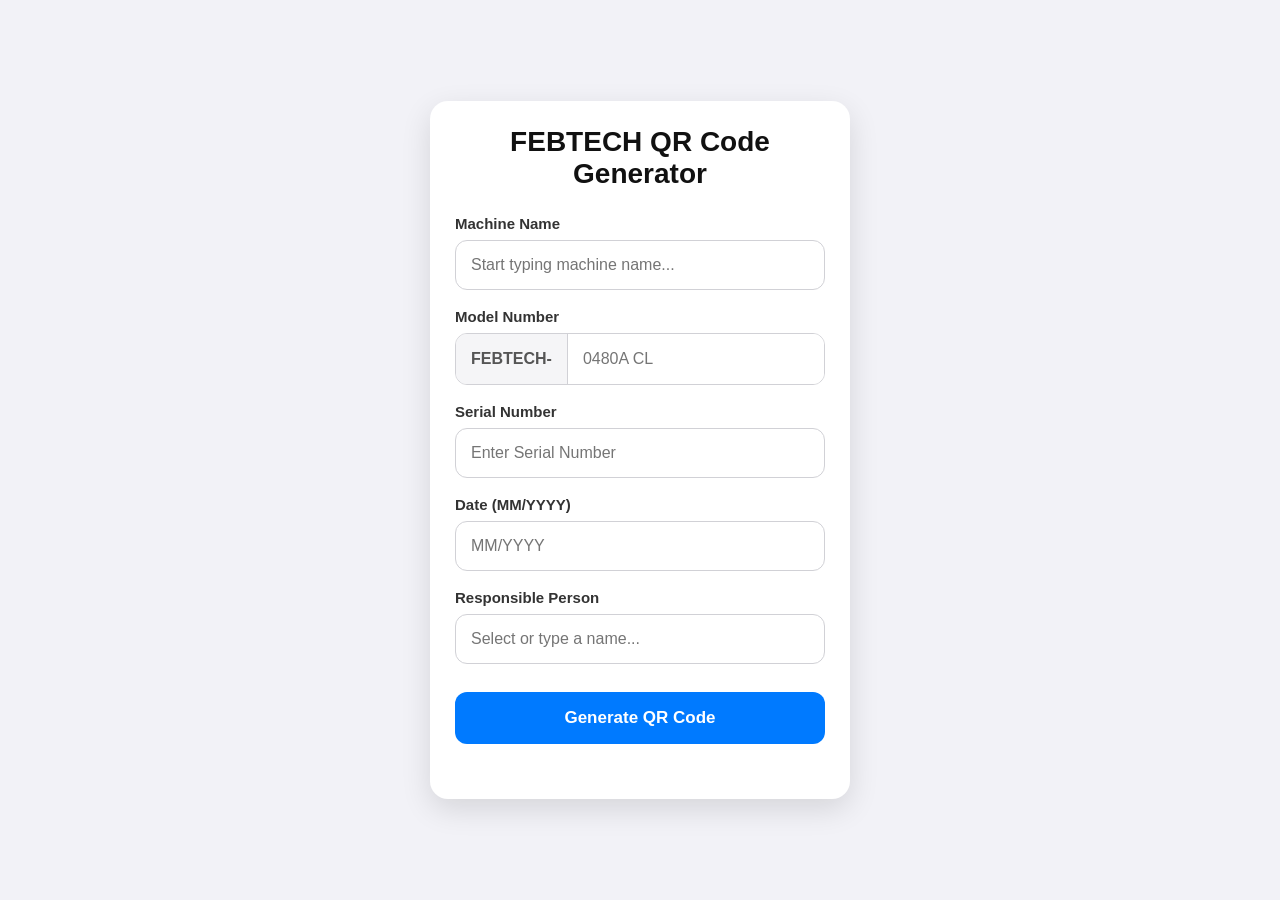
==== index.html @ 1883dcdc "Update index.html" ====
<!DOCTYPE html>
<html lang="en">

<head>

<meta charset="UTF-8">
<meta name="viewport" content="width=device-width, initial-scale=1.0">

<title>FEBTECH QR Code Generator</title>

<link rel="stylesheet" href="style.css">

<script src="qrcode.min.js"></script>

</head>

<body>

<div class="container">

<h1>FEBTECH QR Code Generator</h1>

<!-- Machine -->

<label>Machine Name</label>

<input
list="machines"
id="machine"
placeholder="Start typing machine name..."
autocomplete="off">

<datalist id="machines">

<option value="Febtech's DCM-180">
<option value="Febtech's DCM-300">
<option value="Automatic Ladling Machine">
<option value="Servo Sprayer Two Axis">
<option value="Linear Servo Sprayer Two Axis">
<option value="Auto Spray">
<option value="Servo Sprayer With Extractor Four Axis">
<option value="Centralized Die-cote Mixing Unit">
<option value="Vertical Auto Sprayer">
<option value="Die Coat Container with Mixing Unit">
<option value="Mould Channel Descaling Unit">
<option value="Portable Die Coat Mixing Unit">
<option value="Quenching Tank">
<option value="Automatic Extractor">
<option value="Jet Cooling Unit (Open Loop)">
<option value="Cooling Conveyor">
<option value="Auto Die Clamping Unit">
<option value="Jet Cooling Unit (Closed Loop)">
<option value="Mould Temperature Controller">
<option value="Mould Vacuum Unit">
<option value="N2 Degassing Machine">
<option value="Hoistable Degassing Unit">
<option value="Vacuum Testing Unit">
<option value="Density Index Analyzer">
<option value="Dispenser Unit">
<option value="Plunger Lubrication Unit">
<option value="Ejector Pin Cutting Machine">
<option value="Metal Transfer Ladle">
<option value="Universal Precision Grinder">

</datalist>

<!-- Model -->

<label>Model Number</label>

<div class="model-box">

<span class="prefix">FEBTECH-</span>

<input
type="text"
id="model"
placeholder="0480A CL"
autocomplete="off">

</div>

<!-- Serial -->

<label>Serial Number</label>

<input
type="text"
id="serial"
placeholder="Enter Serial Number"
autocomplete="off">

<!-- Date -->

<label>Date (MM/YYYY)</label>

<input
type="text"
id="date"
placeholder="MM/YYYY"
maxlength="7"
autocomplete="off">

<!-- Responsible Person -->

<label>Responsible Person</label>

<input
list="persons"
id="person"
placeholder="Select or type a name..."
autocomplete="off">

<datalist id="persons">

<option value="Mr. Amrut Deshmukh">
<option value="Mr. Rajaram Mithe">
<option value="Mr. Umesh Kale">

</datalist>

<!-- Button -->

<button onclick="generateQR()">

Generate QR Code

</button>

<!-- QR -->

<div id="qrcode"></div>

</div>

<script src="script.js"></script>

</body>

</html>
---- style.css ----
*{
    margin:0;
    padding:0;
    box-sizing:border-box;
}

body{

    font-family:-apple-system,BlinkMacSystemFont,"Segoe UI",Roboto,Arial,sans-serif;

    background:#f2f2f7;

    display:flex;

    justify-content:center;

    align-items:center;

    min-height:100vh;

    padding:20px;

}

.container{

    width:100%;

    max-width:420px;

    background:#ffffff;

    border-radius:18px;

    padding:25px;

    box-shadow:0 10px 30px rgba(0,0,0,.12);

}

h1{

    text-align:center;

    margin-bottom:25px;

    font-size:28px;

    color:#111;

}

label{

    display:block;

    margin-top:18px;

    margin-bottom:8px;

    font-size:15px;

    font-weight:600;

    color:#333;

}

input{

    width:100%;

    height:50px;

    border:1px solid #d1d1d6;

    border-radius:12px;

    padding:0 15px;

    font-size:16px;

    outline:none;

    background:white;

    transition:.2s;

}

input:focus{

    border-color:#007AFF;

    box-shadow:0 0 0 4px rgba(0,122,255,.15);

}

input[list]{

    cursor:text;

}

.model-box{

    display:flex;

    align-items:center;

    border:1px solid #d1d1d6;

    border-radius:12px;

    overflow:hidden;

    background:white;

}

.prefix{

    background:#f5f5f7;

    color:#555;

    padding:0 15px;

    height:50px;

    display:flex;

    align-items:center;

    font-weight:bold;

    border-right:1px solid #d1d1d6;

    white-space:nowrap;

}

.model-box input{

    border:none;

    border-radius:0;

    flex:1;

    height:50px;

    padding-left:15px;

    box-shadow:none;

}

.model-box input:focus{

    box-shadow:none;

}

button{

    width:100%;

    height:52px;

    margin-top:28px;

    border:none;

    border-radius:12px;

    background:#007AFF;

    color:white;

    font-size:17px;

    font-weight:600;

    cursor:pointer;

    transition:.2s;

}

button:hover{

    background:#0063d1;

}

button:active{

    transform:scale(.98);

}

#qrcode{

    margin-top:30px;

    display:flex;

    justify-content:center;

    align-items:center;

}

#qrcode img,
#qrcode canvas{

    border:10px solid white;

    border-radius:12px;

    box-shadow:0 4px 15px rgba(0,0,0,.12);

}

@media(max-width:500px){

    .container{

        padding:20px;

        border-radius:16px;

    }

    h1{

        font-size:24px;

    }

}
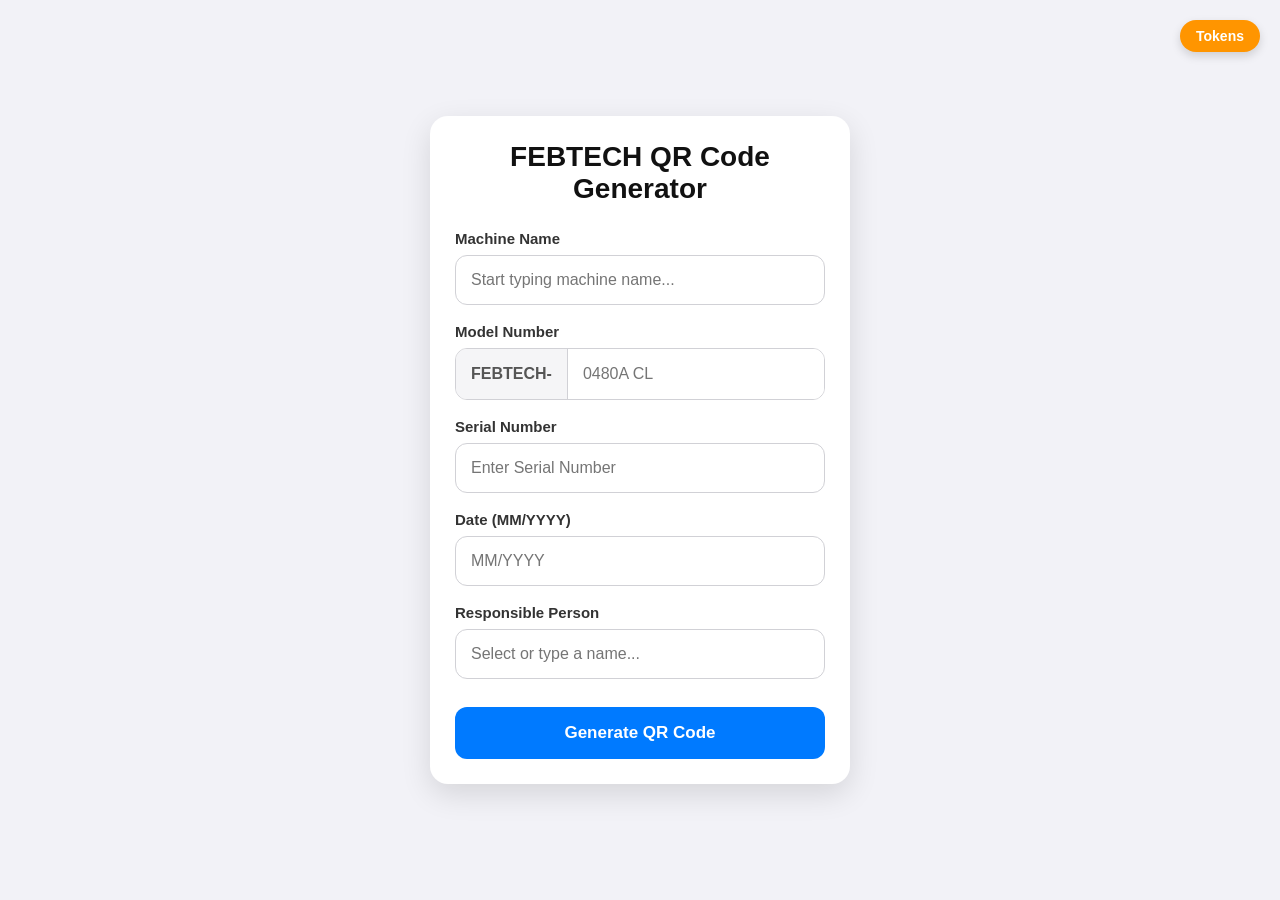
==== commit 35eac06f: "Update index.html" ====
--- a/index.html
+++ b/index.html
@@ -1,140 +1,509 @@
 <!DOCTYPE html>
 <html lang="en">
-
 <head>
-
-<meta charset="UTF-8">
-<meta name="viewport" content="width=device-width, initial-scale=1.0">
-
-<title>FEBTECH QR Code Generator</title>
-
-<link rel="stylesheet" href="style.css">
-
-<script src="qrcode.min.js"></script>
-
+    <meta charset="UTF-8">
+    <meta name="viewport" content="width=device-width, initial-scale=1.0">
+    <title>FEBTECH QR Code Generator</title>
+    
+    <!-- QR Code Library -->
+    <script src="https://cdnjs.cloudflare.com/ajax/libs/qrcodejs/1.0.0/qrcode.min.js"></script>
+
+    <style>
+        * {
+            margin: 0;
+            padding: 0;
+            box-sizing: border-box;
+        }
+
+        body {
+            font-family: -apple-system, BlinkMacSystemFont, "Segoe UI", Roboto, Arial, sans-serif;
+            background: #f2f2f7;
+            display: flex;
+            justify-content: center;
+            align-items: center;
+            min-height: 100vh;
+            padding: 20px;
+        }
+
+        /* Top Right Tokens Button */
+        #tokensBtn {
+            position: fixed;
+            top: 20px;
+            right: 20px;
+            background: #ff9500; /* Distinct color for Tokens */
+            color: white;
+            border: none;
+            border-radius: 20px;
+            padding: 8px 16px;
+            font-size: 14px;
+            font-weight: 600;
+            cursor: pointer;
+            box-shadow: 0 4px 10px rgba(0,0,0,0.15);
+            z-index: 100;
+            transition: 0.2s;
+            width: auto;
+            height: auto;
+            margin: 0;
+        }
+        #tokensBtn:hover { background: #e08300; }
+        #tokensBtn:active { transform: scale(0.95); }
+
+        .container {
+            width: 100%;
+            max-width: 420px;
+            background: #ffffff;
+            border-radius: 18px;
+            padding: 25px;
+            box-shadow: 0 10px 30px rgba(0,0,0,.12);
+        }
+
+        h1 {
+            text-align: center;
+            margin-bottom: 25px;
+            font-size: 28px;
+            color: #111;
+        }
+
+        label {
+            display: block;
+            margin-top: 18px;
+            margin-bottom: 8px;
+            font-size: 15px;
+            font-weight: 600;
+            color: #333;
+        }
+
+        input {
+            width: 100%;
+            height: 50px;
+            border: 1px solid #d1d1d6;
+            border-radius: 12px;
+            padding: 0 15px;
+            font-size: 16px;
+            outline: none;
+            background: white;
+            transition: .2s;
+        }
+
+        input:focus {
+            border-color: #007AFF;
+            box-shadow: 0 0 0 4px rgba(0,122,255,.15);
+        }
+
+        input[list] {
+            cursor: text;
+        }
+
+        .model-box {
+            display: flex;
+            align-items: center;
+            border: 1px solid #d1d1d6;
+            border-radius: 12px;
+            overflow: hidden;
+            background: white;
+        }
+
+        .prefix {
+            background: #f5f5f7;
+            color: #555;
+            padding: 0 15px;
+            height: 50px;
+            display: flex;
+            align-items: center;
+            font-weight: bold;
+            border-right: 1px solid #d1d1d6;
+            white-space: nowrap;
+        }
+
+        .model-box input {
+            border: none;
+            border-radius: 0;
+            flex: 1;
+            height: 50px;
+            padding-left: 15px;
+            box-shadow: none;
+        }
+
+        button.generate-btn {
+            width: 100%;
+            height: 52px;
+            margin-top: 28px;
+            border: none;
+            border-radius: 12px;
+            background: #007AFF;
+            color: white;
+            font-size: 17px;
+            font-weight: 600;
+            cursor: pointer;
+            transition: .2s;
+        }
+
+        button.generate-btn:hover { background: #0063d1; }
+        button.generate-btn:active { transform: scale(.98); }
+
+        /* Full Screen Modal Styling */
+        .modal {
+            display: none; /* Hidden by default */
+            position: fixed;
+            inset: 0;
+            background: rgba(0, 0, 0, 0.85);
+            backdrop-filter: blur(5px);
+            -webkit-backdrop-filter: blur(5px);
+            z-index: 1000;
+            align-items: center;
+            justify-content: center;
+            flex-direction: column;
+            padding: 20px;
+        }
+
+        .close-btn {
+            position: absolute;
+            top: 40px;
+            right: 30px;
+            color: white;
+            font-size: 45px;
+            font-weight: 300;
+            cursor: pointer;
+            line-height: 1;
+            z-index: 1010;
+        }
+
+        /* QR Code Modal Specifics */
+        #qrcode img, #qrcode canvas {
+            border: 15px solid white;
+            border-radius: 16px;
+            box-shadow: 0 10px 30px rgba(0,0,0,0.5);
+            max-width: 90vw;
+            max-height: 90vw;
+        }
+        
+        .qr-hint {
+            color: white;
+            margin-top: 25px;
+            font-size: 18px;
+            font-weight: 500;
+            letter-spacing: 1px;
+        }
+
+        /* Tokens Slider Specifics */
+        .slider-container {
+            display: flex;
+            align-items: center;
+            justify-content: center;
+            width: 100%;
+            position: relative;
+        }
+
+        #tokenImg {
+            max-width: 100%;
+            max-height: 70vh;
+            border-radius: 12px;
+            box-shadow: 0 10px 30px rgba(0,0,0,0.5);
+            object-fit: contain;
+            transition: opacity 0.3s ease;
+        }
+
+        .nav-btn {
+            background: rgba(255,255,255,0.2);
+            border: none;
+            color: white;
+            font-size: 24px;
+            width: 50px;
+            height: 50px;
+            border-radius: 25px;
+            display: flex;
+            align-items: center;
+            justify-content: center;
+            cursor: pointer;
+            position: absolute;
+            z-index: 1005;
+        }
+        
+        .nav-btn:active { background: rgba(255,255,255,0.4); }
+        .nav-btn.left { left: 10px; }
+        .nav-btn.right { right: 10px; }
+
+        .token-title {
+            color: white;
+            margin-top: 25px;
+            font-size: 18px;
+            font-weight: 600;
+            text-align: center;
+            background: rgba(255,255,255,0.15);
+            padding: 8px 16px;
+            border-radius: 20px;
+        }
+        
+        .token-counter {
+            color: #ccc;
+            margin-top: 10px;
+            font-size: 14px;
+        }
+
+        @media(max-width: 500px) {
+            .container { padding: 20px; border-radius: 16px; }
+            h1 { font-size: 24px; }
+            .close-btn { top: 30px; right: 20px; font-size: 40px; }
+            .nav-btn { width: 40px; height: 40px; font-size: 20px; }
+        }
+    </style>
 </head>
-
 <body>
 
-<div class="container">
-
-<h1>FEBTECH QR Code Generator</h1>
-
-<!-- Machine -->
-
-<label>Machine Name</label>
-
-<input
-list="machines"
-id="machine"
-placeholder="Start typing machine name..."
-autocomplete="off">
-
-<datalist id="machines">
-
-<option value="Febtech's DCM-180">
-<option value="Febtech's DCM-300">
-<option value="Automatic Ladling Machine">
-<option value="Servo Sprayer Two Axis">
-<option value="Linear Servo Sprayer Two Axis">
-<option value="Auto Spray">
-<option value="Servo Sprayer With Extractor Four Axis">
-<option value="Centralized Die-cote Mixing Unit">
-<option value="Vertical Auto Sprayer">
-<option value="Die Coat Container with Mixing Unit">
-<option value="Mould Channel Descaling Unit">
-<option value="Portable Die Coat Mixing Unit">
-<option value="Quenching Tank">
-<option value="Automatic Extractor">
-<option value="Jet Cooling Unit (Open Loop)">
-<option value="Cooling Conveyor">
-<option value="Auto Die Clamping Unit">
-<option value="Jet Cooling Unit (Closed Loop)">
-<option value="Mould Temperature Controller">
-<option value="Mould Vacuum Unit">
-<option value="N2 Degassing Machine">
-<option value="Hoistable Degassing Unit">
-<option value="Vacuum Testing Unit">
-<option value="Density Index Analyzer">
-<option value="Dispenser Unit">
-<option value="Plunger Lubrication Unit">
-<option value="Ejector Pin Cutting Machine">
-<option value="Metal Transfer Ladle">
-<option value="Universal Precision Grinder">
-
-</datalist>
-
-<!-- Model -->
-
-<label>Model Number</label>
-
-<div class="model-box">
-
-<span class="prefix">FEBTECH-</span>
-
-<input
-type="text"
-id="model"
-placeholder="0480A CL"
-autocomplete="off">
-
-</div>
-
-<!-- Serial -->
-
-<label>Serial Number</label>
-
-<input
-type="text"
-id="serial"
-placeholder="Enter Serial Number"
-autocomplete="off">
-
-<!-- Date -->
-
-<label>Date (MM/YYYY)</label>
-
-<input
-type="text"
-id="date"
-placeholder="MM/YYYY"
-maxlength="7"
-autocomplete="off">
-
-<!-- Responsible Person -->
-
-<label>Responsible Person</label>
-
-<input
-list="persons"
-id="person"
-placeholder="Select or type a name..."
-autocomplete="off">
-
-<datalist id="persons">
-
-<option value="Mr. Amrut Deshmukh">
-<option value="Mr. Rajaram Mithe">
-<option value="Mr. Umesh Kale">
-
-</datalist>
-
-<!-- Button -->
-
-<button onclick="generateQR()">
-
-Generate QR Code
-
-</button>
-
-<!-- QR -->
-
-<div id="qrcode"></div>
-
-</div>
-
-<script src="script.js"></script>
-
+    <!-- Tokens Button -->
+    <button id="tokensBtn" onclick="openTokensModal()">Tokens</button>
+
+    <!-- Main Generator Container -->
+    <div class="container">
+        <h1>FEBTECH QR Code Generator</h1>
+
+        <!-- Machine -->
+        <label>Machine Name</label>
+        <input list="machines" id="machine" placeholder="Start typing machine name..." autocomplete="off">
+        <datalist id="machines">
+            <option value="Febtech's DCM-180">
+            <option value="Febtech's DCM-300">
+            <option value="Automatic Ladling Machine">
+            <option value="Servo Sprayer Two Axis">
+            <option value="Linear Servo Sprayer Two Axis">
+            <option value="Auto Spray">
+            <option value="Servo Sprayer With Extractor Four Axis">
+            <option value="Centralized Die-cote Mixing Unit">
+            <option value="Vertical Auto Sprayer">
+            <option value="Die Coat Container with Mixing Unit">
+            <option value="Mould Channel Descaling Unit">
+            <option value="Portable Die Coat Mixing Unit">
+            <option value="Quenching Tank">
+            <option value="Automatic Extractor">
+            <option value="Jet Cooling Unit (Open Loop)">
+            <option value="Cooling Conveyor">
+            <option value="Auto Die Clamping Unit">
+            <option value="Jet Cooling Unit (Closed Loop)">
+            <option value="Mould Temperature Controller">
+            <option value="Mould Vacuum Unit">
+            <option value="N2 Degassing Machine">
+            <option value="Hoistable Degassing Unit">
+            <option value="Vacuum Testing Unit">
+            <option value="Density Index Analyzer">
+            <option value="Dispenser Unit">
+            <option value="Plunger Lubrication Unit">
+            <option value="Ejector Pin Cutting Machine">
+            <option value="Metal Transfer Ladle">
+            <option value="Universal Precision Grinder">
+        </datalist>
+
+        <!-- Model -->
+        <label>Model Number</label>
+        <div class="model-box">
+            <span class="prefix">FEBTECH-</span>
+            <input type="text" id="model" placeholder="0480A CL" autocomplete="off">
+        </div>
+
+        <!-- Serial -->
+        <label>Serial Number</label>
+        <input type="text" id="serial" placeholder="Enter Serial Number" autocomplete="off">
+
+        <!-- Date -->
+        <label>Date (MM/YYYY)</label>
+        <input type="text" id="date" placeholder="MM/YYYY" maxlength="7" autocomplete="off">
+
+        <!-- Responsible Person -->
+        <label>Responsible Person</label>
+        <input list="persons" id="person" placeholder="Select or type a name..." autocomplete="off">
+        <datalist id="persons">
+            <option value="Mr. Amrut Deshmukh">
+            <option value="Mr. Rajaram Mithe">
+            <option value="Mr. Umesh Kale">
+        </datalist>
+
+        <!-- Button -->
+        <button class="generate-btn" onclick="generateQR()">Generate QR Code</button>
+    </div>
+
+    <!-- QR Code Modal (Full Screen) -->
+    <div id="qrModal" class="modal">
+        <span class="close-btn" onclick="closeQRModal()">&times;</span>
+        <div id="qrcode"></div>
+        <div class="qr-hint">Scan from screen</div>
+    </div>
+
+    <!-- Tokens Gallery Modal (Full Screen) -->
+    <div id="tokensModal" class="modal">
+        <span class="close-btn" onclick="closeTokensModal()">&times;</span>
+        
+        <div class="slider-container">
+            <button class="nav-btn left" onclick="prevToken()">&#10094;</button>
+            <img id="tokenImg" src="" alt="Token Image">
+            <button class="nav-btn right" onclick="nextToken()">&#10095;</button>
+        </div>
+        
+        <div class="token-title" id="tokenTitle">Main Title</div>
+        <div class="token-counter" id="tokenCounter">1 / 5</div>
+    </div>
+
+    <script>
+        // =========================
+        // Load Saved Persons
+        // =========================
+        const personList = document.getElementById("persons");
+        let savedPersons = JSON.parse(localStorage.getItem("persons")) || [];
+
+        savedPersons.forEach(name => {
+            const option = document.createElement("option");
+            option.value = name;
+            personList.appendChild(option);
+        });
+
+        // =========================
+        // Auto Date Format MM/YYYY
+        // =========================
+        const dateInput = document.getElementById("date");
+        dateInput.addEventListener("input", function () {
+            let value = this.value.replace(/\D/g, "");
+            if (value.length > 6) value = value.substring(0, 6);
+            if (value.length >= 3) {
+                value = value.substring(0, 2) + "/" + value.substring(2);
+            }
+            this.value = value;
+        });
+
+        // =========================
+        // Generate QR Code & Modal
+        // =========================
+        function generateQR() {
+            const machine = document.getElementById("machine").value.trim();
+            const modelInput = document.getElementById("model").value.trim();
+            const serial = document.getElementById("serial").value.trim();
+            const date = document.getElementById("date").value.trim();
+            const person = document.getElementById("person").value.trim();
+
+            if (machine == "") return alert("Select Machine Name");
+            if (modelInput == "") return alert("Enter Model Number");
+            if (serial == "") return alert("Enter Serial Number");
+            if (!/^\d{2}\/\d{4}$/.test(date)) return alert("Date must be MM/YYYY");
+            if (person == "") return alert("Enter Responsible Person");
+
+            // Save New Person
+            if (!savedPersons.includes(person) &&
+                person != "Mr. Amrut Deshmukh" &&
+                person != "Mr. Rajaram Mithe" &&
+                person != "Mr. Umesh Kale") {
+                
+                savedPersons.push(person);
+                localStorage.setItem("persons", JSON.stringify(savedPersons));
+                const option = document.createElement("option");
+                option.value = person;
+                personList.appendChild(option);
+            }
+
+            const model = "FEBTECH-" + modelInput;
+            const qrText = `##########-THIS_NEW_START-##########\n${machine}\n${model}\n${serial}\n${date}\n${person}`;
+
+            const qr = document.getElementById("qrcode");
+            qr.innerHTML = "";
+
+            // Generates larger QR code for full screen
+            new QRCode(qr, {
+                text: qrText,
+                width: 300, 
+                height: 300,
+                colorDark: "#000000",
+                colorLight: "#ffffff",
+                correctLevel: QRCode.CorrectLevel.H
+            });
+
+            openQRModal();
+        }
+
+        // =========================
+        // Modal Controls (QR)
+        // =========================
+        function openQRModal() {
+            document.getElementById('qrModal').style.display = 'flex';
+        }
+        function closeQRModal() {
+            document.getElementById('qrModal').style.display = 'none';
+        }
+
+        // =========================
+        // Tokens Slider Logic
+        // =========================
+        const tokens = [
+            { src: "tokens_qr_codes_MAIN VISUAL RECORD.webp", title: "MAIN VISUAL RECORD" },
+            { src: "tokens_qr_codes_ADDITIONAL VIEW.webp", title: "ADDITIONAL VIEW" },
+            { src: "tokens_qr_codes_DAMAGE & ISSUE.webp", title: "DAMAGE & ISSUE" },
+            { src: "tokens_qr_codes_ELECTRICAL PANEL.webp", title: "ELECTRICAL PANEL" },
+            { src: "tokens_qr_codes_MACHINE ID RECORD.webp", title: "MACHINE ID RECORD" }
+        ];
+        
+        let currentTokenIndex = 0;
+        const tokenImgElement = document.getElementById("tokenImg");
+        const tokenTitleElement = document.getElementById("tokenTitle");
+        const tokenCounterElement = document.getElementById("tokenCounter");
+
+        function openTokensModal() {
+            document.getElementById('tokensModal').style.display = 'flex';
+            updateTokenView();
+        }
+
+        function closeTokensModal() {
+            document.getElementById('tokensModal').style.display = 'none';
+        }
+
+        function updateTokenView() {
+            tokenImgElement.style.opacity = 0; // Fade effect
+            setTimeout(() => {
+                tokenImgElement.src = tokens[currentTokenIndex].src;
+                tokenTitleElement.innerText = tokens[currentTokenIndex].title;
+                tokenCounterElement.innerText = `${currentTokenIndex + 1} / ${tokens.length}`;
+                tokenImgElement.style.opacity = 1;
+            }, 150);
+        }
+
+        function nextToken() {
+            currentTokenIndex = (currentTokenIndex + 1) % tokens.length;
+            updateTokenView();
+        }
+
+        function prevToken() {
+            currentTokenIndex = (currentTokenIndex - 1 + tokens.length) % tokens.length;
+            updateTokenView();
+        }
+
+        // Touch Swipe functionality for iPhone/Mobile
+        let touchStartX = 0;
+        let touchEndX = 0;
+        
+        tokenImgElement.addEventListener('touchstart', e => {
+            touchStartX = e.changedTouches[0].screenX;
+        });
+
+        tokenImgElement.addEventListener('touchend', e => {
+            touchEndX = e.changedTouches[0].screenX;
+            handleSwipe();
+        });
+
+        function handleSwipe() {
+            if (touchEndX < touchStartX - 40) nextToken(); // Swipe Left
+            if (touchEndX > touchStartX + 40) prevToken(); // Swipe Right
+        }
+
+        // =========================
+        // ENTER & ESCAPE KEYS
+        // =========================
+        document.addEventListener("keydown", function(e) {
+            if (e.key === "Enter") {
+                // Only generate if neither modal is open
+                if (document.getElementById('qrModal').style.display !== 'flex' && 
+                    document.getElementById('tokensModal').style.display !== 'flex') {
+                    generateQR();
+                }
+            }
+            if (e.key === "Escape") {
+                closeQRModal();
+                closeTokensModal();
+            }
+        });
+    </script>
 </body>
-
 </html>
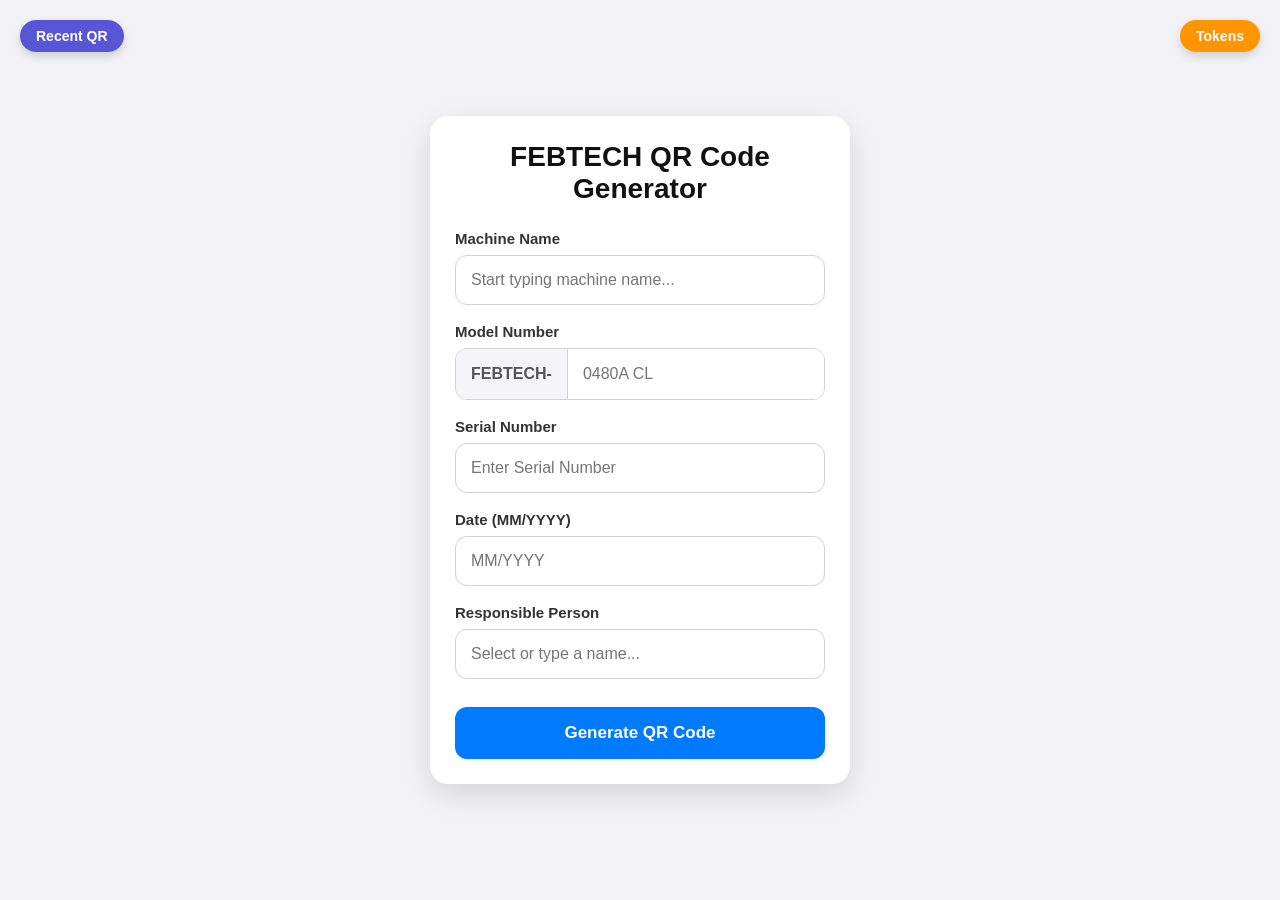
==== commit 9ff4f47c: "Update index.html" ====
--- a/index.html
+++ b/index.html
@@ -2,9 +2,14 @@
 <html lang="en">
 <head>
     <meta charset="UTF-8">
-    <meta name="viewport" content="width=device-width, initial-scale=1.0">
+    <!-- Completely disable pinch and double-tap zooming on mobile -->
+    <meta name="viewport" content="width=device-width, initial-scale=1.0, maximum-scale=1.0, user-scalable=no">
     <title>FEBTECH QR Code Generator</title>
     
+    <!-- External Database File -->
+    <!-- Make sure database_index.js is in the same folder as this file -->
+    <script src="database_index.js"></script>
+
     <!-- QR Code Library -->
     <script src="https://cdnjs.cloudflare.com/ajax/libs/qrcodejs/1.0.0/qrcode.min.js"></script>
 
@@ -25,12 +30,12 @@
             padding: 20px;
         }
 
-        /* Top Right Tokens Button */
-        #tokensBtn {
+        /* Top Left Recent QR Button */
+        #recentBtn {
             position: fixed;
             top: 20px;
-            right: 20px;
-            background: #ff9500; /* Distinct color for Tokens */
+            left: 20px;
+            background: #5856d6; /* Distinct purple color */
             color: white;
             border: none;
             border-radius: 20px;
@@ -41,9 +46,26 @@
             box-shadow: 0 4px 10px rgba(0,0,0,0.15);
             z-index: 100;
             transition: 0.2s;
-            width: auto;
-            height: auto;
-            margin: 0;
+        }
+        #recentBtn:hover { background: #4745b8; }
+        #recentBtn:active { transform: scale(0.95); }
+
+        /* Top Right Tokens Button */
+        #tokensBtn {
+            position: fixed;
+            top: 20px;
+            right: 20px;
+            background: #ff9500; 
+            color: white;
+            border: none;
+            border-radius: 20px;
+            padding: 8px 16px;
+            font-size: 14px;
+            font-weight: 600;
+            cursor: pointer;
+            box-shadow: 0 4px 10px rgba(0,0,0,0.15);
+            z-index: 100;
+            transition: 0.2s;
         }
         #tokensBtn:hover { background: #e08300; }
         #tokensBtn:active { transform: scale(0.95); }
@@ -143,23 +165,23 @@
 
         /* Full Screen Modal Styling */
         .modal {
-            display: none; /* Hidden by default */
+            display: none; 
             position: fixed;
             inset: 0;
-            background: rgba(0, 0, 0, 0.85);
-            backdrop-filter: blur(5px);
-            -webkit-backdrop-filter: blur(5px);
+            background: rgba(0, 0, 0, 0.92);
+            backdrop-filter: blur(8px);
+            -webkit-backdrop-filter: blur(8px);
             z-index: 1000;
             align-items: center;
             justify-content: center;
             flex-direction: column;
-            padding: 20px;
+            padding: 15px;
         }
 
         .close-btn {
             position: absolute;
-            top: 40px;
-            right: 30px;
+            top: 20px;
+            right: 25px;
             color: white;
             font-size: 45px;
             font-weight: 300;
@@ -179,10 +201,93 @@
         
         .qr-hint {
             color: white;
-            margin-top: 25px;
+            margin-top: 20px;
             font-size: 18px;
+            font-weight: 600;
+            letter-spacing: 1px;
+            text-align: center;
+        }
+
+        .qr-details {
+            color: rgba(255, 255, 255, 0.85);
+            margin-top: 15px;
+            font-size: 13px;
+            line-height: 1.5;
+            text-align: center;
+            background: rgba(255, 255, 255, 0.1);
+            padding: 15px 20px;
+            border-radius: 12px;
+            width: 100%;
+            max-width: 350px;
+        }
+
+        .qr-details strong {
+            color: white;
+            font-weight: 600;
+        }
+
+        /* Recent QR Modal Specifics */
+        .recent-modal-header {
+            color: white;
+            font-size: 22px;
+            font-weight: bold;
+            margin-bottom: 8px;
+            text-align: center;
+        }
+        .recent-modal-subtitle {
+            color: #ccc;
+            font-size: 13px;
+            margin-bottom: 20px;
+            text-align: center;
+        }
+        .recent-list {
+            width: 100%;
+            max-width: 450px;
+            max-height: 70vh;
+            overflow-y: auto;
+            display: flex;
+            flex-direction: column;
+            gap: 12px;
+            padding-right: 5px;
+        }
+        .recent-card {
+            background: rgba(255, 255, 255, 0.12);
+            border: 1px solid rgba(255, 255, 255, 0.2);
+            border-radius: 14px;
+            padding: 14px 18px;
+            cursor: pointer;
+            transition: 0.2s;
+            color: white;
+        }
+        .recent-card:hover {
+            background: rgba(255, 255, 255, 0.2);
+            transform: translateY(-2px);
+        }
+        .recent-card:active {
+            transform: scale(0.98);
+        }
+        .recent-card-title {
+            font-size: 16px;
+            font-weight: 600;
+            margin-bottom: 4px;
+            color: #fff;
+        }
+        .recent-card-info {
+            font-size: 13px;
+            color: rgba(255, 255, 255, 0.8);
+            line-height: 1.4;
+        }
+        .recent-card-time {
+            font-size: 11px;
+            color: #ffa500;
+            margin-top: 6px;
             font-weight: 500;
-            letter-spacing: 1px;
+        }
+        .recent-empty {
+            color: #ccc;
+            font-size: 15px;
+            text-align: center;
+            margin-top: 40px;
         }
 
         /* Tokens Slider Specifics */
@@ -191,23 +296,43 @@
             align-items: center;
             justify-content: center;
             width: 100%;
-            position: relative;
+            max-height: 75vh;
         }
 
         #tokenImg {
-            max-width: 100%;
-            max-height: 70vh;
+            width: 100vw;
+            max-height: 75vh; 
             border-radius: 12px;
-            box-shadow: 0 10px 30px rgba(0,0,0,0.5);
-            object-fit: contain;
+            object-fit: contain; 
             transition: opacity 0.3s ease;
+            touch-action: none; /* Disables pinch zoom */
+        }
+
+        .token-title {
+            color: white;
+            margin-bottom: 20px;
+            font-size: 18px;
+            font-weight: 600;
+            text-align: center;
+            background: rgba(255,255,255,0.15);
+            padding: 8px 16px;
+            border-radius: 20px;
+        }
+
+        .token-footer {
+            display: flex;
+            align-items: center;
+            justify-content: center;
+            gap: 20px;
+            margin-top: 20px;
+            width: 100%;
         }
 
         .nav-btn {
-            background: rgba(255,255,255,0.2);
+            background: rgba(255,255,255,0.25);
             border: none;
             color: white;
-            font-size: 24px;
+            font-size: 20px;
             width: 50px;
             height: 50px;
             border-radius: 25px;
@@ -215,42 +340,32 @@
             align-items: center;
             justify-content: center;
             cursor: pointer;
-            position: absolute;
-            z-index: 1005;
+            transition: background 0.2s;
         }
         
-        .nav-btn:active { background: rgba(255,255,255,0.4); }
-        .nav-btn.left { left: 10px; }
-        .nav-btn.right { right: 10px; }
-
-        .token-title {
-            color: white;
-            margin-top: 25px;
-            font-size: 18px;
-            font-weight: 600;
-            text-align: center;
-            background: rgba(255,255,255,0.15);
-            padding: 8px 16px;
-            border-radius: 20px;
-        }
+        .nav-btn:active { background: rgba(255,255,255,0.5); }
         
         .token-counter {
-            color: #ccc;
-            margin-top: 10px;
-            font-size: 14px;
+            color: #ffffff;
+            font-size: 18px;
+            font-weight: bold;
+            min-width: 60px;
+            text-align: center;
         }
 
         @media(max-width: 500px) {
             .container { padding: 20px; border-radius: 16px; }
             h1 { font-size: 24px; }
-            .close-btn { top: 30px; right: 20px; font-size: 40px; }
-            .nav-btn { width: 40px; height: 40px; font-size: 20px; }
+            .close-btn { top: 20px; right: 20px; font-size: 40px; }
         }
     </style>
 </head>
 <body>
 
-    <!-- Tokens Button -->
+    <!-- Recent QR Button (Top Left) -->
+    <button id="recentBtn" onclick="openRecentModal()">Recent QR</button>
+
+    <!-- Tokens Button (Top Right) -->
     <button id="tokensBtn" onclick="openTokensModal()">Tokens</button>
 
     <!-- Main Generator Container -->
@@ -296,12 +411,14 @@
         <label>Model Number</label>
         <div class="model-box">
             <span class="prefix">FEBTECH-</span>
-            <input type="text" id="model" placeholder="0480A CL" autocomplete="off">
+            <input list="models" type="text" id="model" placeholder="0480A CL" autocomplete="off">
+            <datalist id="models"></datalist>
         </div>
 
         <!-- Serial -->
         <label>Serial Number</label>
-        <input type="text" id="serial" placeholder="Enter Serial Number" autocomplete="off">
+        <input list="serials" type="text" id="serial" placeholder="Enter Serial Number" autocomplete="off">
+        <datalist id="serials"></datalist>
 
         <!-- Date -->
         <label>Date (MM/YYYY)</label>
@@ -325,23 +442,166 @@
         <span class="close-btn" onclick="closeQRModal()">&times;</span>
         <div id="qrcode"></div>
         <div class="qr-hint">Scan from screen</div>
+        <div id="qrDetails" class="qr-details"></div>
+    </div>
+
+    <!-- Recent QRs Modal (Full Screen) -->
+    <div id="recentModal" class="modal">
+        <span class="close-btn" onclick="closeRecentModal()">&times;</span>
+        <div class="recent-modal-header">Recent QR Codes</div>
+        <div class="recent-modal-subtitle">Auto-deletes after 28 hours • Click to view</div>
+        <div id="recentList" class="recent-list"></div>
     </div>
 
     <!-- Tokens Gallery Modal (Full Screen) -->
     <div id="tokensModal" class="modal">
         <span class="close-btn" onclick="closeTokensModal()">&times;</span>
         
+        <div class="token-title" id="tokenTitle">Main Title</div>
+        
         <div class="slider-container">
+            <img id="tokenImg" src="" alt="Token Image">
+        </div>
+        
+        <div class="token-footer">
             <button class="nav-btn left" onclick="prevToken()">&#10094;</button>
-            <img id="tokenImg" src="" alt="Token Image">
+            <div class="token-counter" id="tokenCounter">1 / 6</div>
             <button class="nav-btn right" onclick="nextToken()">&#10095;</button>
         </div>
-        
-        <div class="token-title" id="tokenTitle">Main Title</div>
-        <div class="token-counter" id="tokenCounter">1 / 5</div>
     </div>
 
     <script>
+        // =========================
+        // 28-Hour Expiry & Recent QR Logic
+        // =========================
+        const EXPIRY_HOURS_MS = 28 * 60 * 60 * 1000; // 28 hours in milliseconds
+
+        function getCleanRecentQRs() {
+            let recentQRs = JSON.parse(localStorage.getItem("recent_qr_codes") || "[]");
+            const now = Date.now();
+            // Keep only QR codes created within the last 28 hours
+            recentQRs = recentQRs.filter(item => (now - item.timestamp) < EXPIRY_HOURS_MS);
+            localStorage.setItem("recent_qr_codes", JSON.stringify(recentQRs));
+            return recentQRs;
+        }
+
+        function saveRecentQR(machine, model, serial, date, person, qrText) {
+            let recentQRs = getCleanRecentQRs();
+            
+            // Avoid duplicates by filtering out identical serials before adding latest to top
+            recentQRs = recentQRs.filter(item => item.serial !== serial);
+
+            recentQRs.unshift({
+                id: Date.now(),
+                timestamp: Date.now(),
+                machine,
+                model,
+                serial,
+                date,
+                person,
+                qrText
+            });
+
+            localStorage.setItem("recent_qr_codes", JSON.stringify(recentQRs));
+        }
+
+        function openRecentModal() {
+            const recentQRs = getCleanRecentQRs();
+            const recentList = document.getElementById("recentList");
+            recentList.innerHTML = "";
+
+            if (recentQRs.length === 0) {
+                recentList.innerHTML = `<div class="recent-empty">No recent QR codes found.<br>Any QR older than 28 hours is automatically deleted.</div>`;
+            } else {
+                recentQRs.forEach(item => {
+                    const hoursAgo = Math.floor((Date.now() - item.timestamp) / (1000 * 60 * 60));
+                    const minsAgo = Math.floor(((Date.now() - item.timestamp) % (1000 * 60 * 60)) / (1000 * 60));
+                    const timeText = hoursAgo > 0 ? `${hoursAgo}h ${minsAgo}m ago` : `${minsAgo}m ago`;
+
+                    const card = document.createElement("div");
+                    card.className = "recent-card";
+                    card.innerHTML = `
+                        <div class="recent-card-title">${item.machine}</div>
+                        <div class="recent-card-info">
+                            <strong>Model:</strong> ${item.model} | <strong>Serial:</strong> ${item.serial}<br>
+                            <strong>Date:</strong> ${item.date} | <strong>By:</strong> ${item.person}
+                        </div>
+                        <div class="recent-card-time">Generated ${timeText} • Expires in ${28 - hoursAgo}h</div>
+                    `;
+                    card.onclick = () => previewRecentQR(item);
+                    recentList.appendChild(card);
+                });
+            }
+
+            document.getElementById("recentModal").style.display = "flex";
+        }
+
+        function closeRecentModal() {
+            document.getElementById("recentModal").style.display = "none";
+        }
+
+        function previewRecentQR(item) {
+            closeRecentModal();
+            renderQRModal(item.machine, item.model, item.serial, item.date, item.person, item.qrText);
+        }
+
+        // =========================
+        // Handle Auto Suggestions 
+        // =========================
+        function updateSuggestions() {
+            const machineInput = document.getElementById("machine").value.trim();
+            const modelInput = document.getElementById("model").value.trim();
+            const currentFullModel = modelInput ? "FEBTECH-" + modelInput : "";
+
+            let availableModels = new Set();
+            let availableSerials = new Set();
+
+            let allData = [];
+            if (typeof MACHINE_DATA !== 'undefined') {
+                allData = allData.concat(MACHINE_DATA);
+            }
+            const savedCustomData = JSON.parse(localStorage.getItem("custom_machine_data") || "[]");
+            allData = allData.concat(savedCustomData);
+
+            allData.forEach(item => {
+                const parts = item.path.split('/');
+                if (parts.length >= 5) {
+                    const dbMachine = parts[2];
+                    const dbModel = parts[3];
+                    const dbSerial = parts[4];
+
+                    if (dbMachine === machineInput) {
+                        let cleanModel = dbModel.startsWith("FEBTECH-") ? dbModel.replace("FEBTECH-", "") : dbModel;
+                        availableModels.add(cleanModel);
+
+                        if (currentFullModel === "" || dbModel === currentFullModel) {
+                            availableSerials.add(dbSerial);
+                        }
+                    }
+                }
+            });
+
+            const modelsDatalist = document.getElementById("models");
+            modelsDatalist.innerHTML = "";
+            availableModels.forEach(m => {
+                let opt = document.createElement("option");
+                opt.value = m;
+                modelsDatalist.appendChild(opt);
+            });
+
+            const serialsDatalist = document.getElementById("serials");
+            serialsDatalist.innerHTML = "";
+            availableSerials.forEach(s => {
+                let opt = document.createElement("option");
+                opt.value = s;
+                serialsDatalist.appendChild(opt);
+            });
+        }
+
+        document.getElementById("machine").addEventListener("input", updateSuggestions);
+        document.getElementById("machine").addEventListener("change", updateSuggestions);
+        document.getElementById("model").addEventListener("input", updateSuggestions);
+
         // =========================
         // Load Saved Persons
         // =========================
@@ -368,8 +628,32 @@
         });
 
         // =========================
-        // Generate QR Code & Modal
-        // =========================
+        // Generate & Render QR Code
+        // =========================
+        function renderQRModal(machine, model, serial, date, person, qrText) {
+            const qr = document.getElementById("qrcode");
+            qr.innerHTML = "";
+            new QRCode(qr, {
+                text: qrText,
+                width: 280, 
+                height: 280,
+                colorDark: "#000000",
+                colorLight: "#ffffff",
+                correctLevel: QRCode.CorrectLevel.H
+            });
+
+            const qrDetails = document.getElementById("qrDetails");
+            qrDetails.innerHTML = `
+                <div><strong>Machine:</strong> ${machine}</div>
+                <div><strong>Model:</strong> ${model}</div>
+                <div><strong>Serial Number:</strong> ${serial}</div>
+                <div><strong>Date:</strong> ${date}</div>
+                <div><strong>Responsible:</strong> ${person}</div>
+            `;
+
+            openQRModal();
+        }
+
         function generateQR() {
             const machine = document.getElementById("machine").value.trim();
             const modelInput = document.getElementById("model").value.trim();
@@ -383,7 +667,7 @@
             if (!/^\d{2}\/\d{4}$/.test(date)) return alert("Date must be MM/YYYY");
             if (person == "") return alert("Enter Responsible Person");
 
-            // Save New Person
+            // 1. Save New Person
             if (!savedPersons.includes(person) &&
                 person != "Mr. Amrut Deshmukh" &&
                 person != "Mr. Rajaram Mithe" &&
@@ -397,22 +681,23 @@
             }
 
             const model = "FEBTECH-" + modelInput;
+            
+            // 2. Save Custom Data logic to local storage
+            const newPath = `./data/${machine}/${model}/${serial}/custom_entry/img.jpg`;
+            const savedCustomData = JSON.parse(localStorage.getItem("custom_machine_data") || "[]");
+            if (!savedCustomData.some(item => item.path === newPath)) {
+                savedCustomData.push({ path: newPath, date: new Date().toISOString() });
+                localStorage.setItem("custom_machine_data", JSON.stringify(savedCustomData));
+            }
+
+            // 3. Setup QR text format
             const qrText = `##########-THIS_NEW_START-##########\n${machine}\n${model}\n${serial}\n${date}\n${person}`;
 
-            const qr = document.getElementById("qrcode");
-            qr.innerHTML = "";
-
-            // Generates larger QR code for full screen
-            new QRCode(qr, {
-                text: qrText,
-                width: 300, 
-                height: 300,
-                colorDark: "#000000",
-                colorLight: "#ffffff",
-                correctLevel: QRCode.CorrectLevel.H
-            });
-
-            openQRModal();
+            // 4. Save to Recent QR History (valid for 28 hours)
+            saveRecentQR(machine, model, serial, date, person, qrText);
+
+            // 5. Render Modal
+            renderQRModal(machine, model, serial, date, person, qrText);
         }
 
         // =========================
@@ -426,14 +711,15 @@
         }
 
         // =========================
-        // Tokens Slider Logic
+        // Tokens Slider Logic (Updated Order)
         // =========================
         const tokens = [
+            { src: "tokens_qr_codes_MACHINE ID RECORD.webp", title: "MACHINE ID RECORD" },
+            { src: "tokens_qr_codes_ADDITIONAL VIEW.webp", title: "ADDITIONAL VIEW" },
+            { src: "tokens_qr_codes_ELECTRICAL PANEL.webp", title: "ELECTRICAL PANEL" },
             { src: "tokens_qr_codes_MAIN VISUAL RECORD.webp", title: "MAIN VISUAL RECORD" },
-            { src: "tokens_qr_codes_ADDITIONAL VIEW.webp", title: "ADDITIONAL VIEW" },
-            { src: "tokens_qr_codes_DAMAGE & ISSUE.webp", title: "DAMAGE & ISSUE" },
-            { src: "tokens_qr_codes_ELECTRICAL PANEL.webp", title: "ELECTRICAL PANEL" },
-            { src: "tokens_qr_codes_MACHINE ID RECORD.webp", title: "MACHINE ID RECORD" }
+            { src: "tokens_qr_codes_MACHINE SPARES.webp", title: "SPARE" },
+            { src: "tokens_qr_codes_DAMAGE & ISSUE.webp", title: "DAMAGE & ISSUE" }
         ];
         
         let currentTokenIndex = 0;
@@ -493,17 +779,24 @@
         // =========================
         document.addEventListener("keydown", function(e) {
             if (e.key === "Enter") {
-                // Only generate if neither modal is open
                 if (document.getElementById('qrModal').style.display !== 'flex' && 
-                    document.getElementById('tokensModal').style.display !== 'flex') {
+                    document.getElementById('tokensModal').style.display !== 'flex' &&
+                    document.getElementById('recentModal').style.display !== 'flex') {
                     generateQR();
                 }
             }
             if (e.key === "Escape") {
                 closeQRModal();
                 closeTokensModal();
+                closeRecentModal();
             }
         });
+        
+        // Initialize suggestions & clean expired 28-hr QRs on load
+        window.onload = function() {
+            updateSuggestions();
+            getCleanRecentQRs();
+        };
     </script>
 </body>
 </html>
